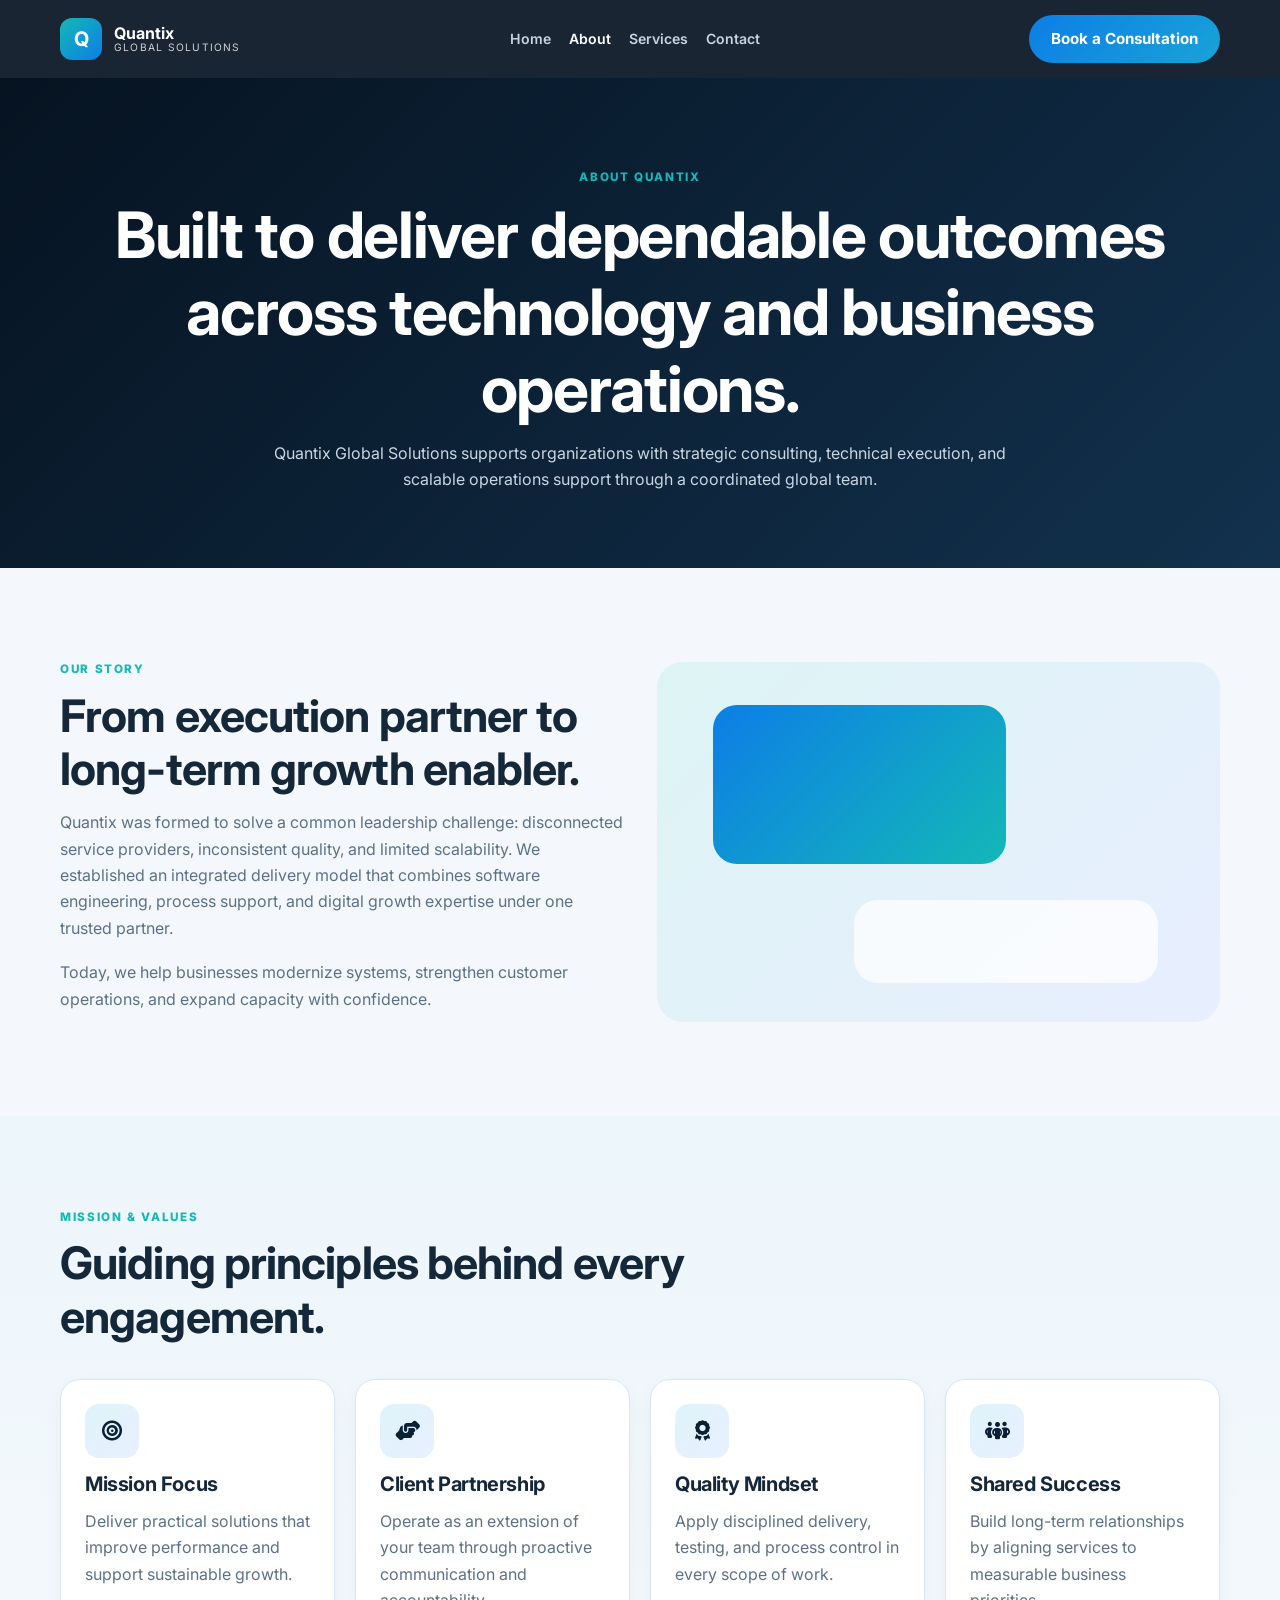
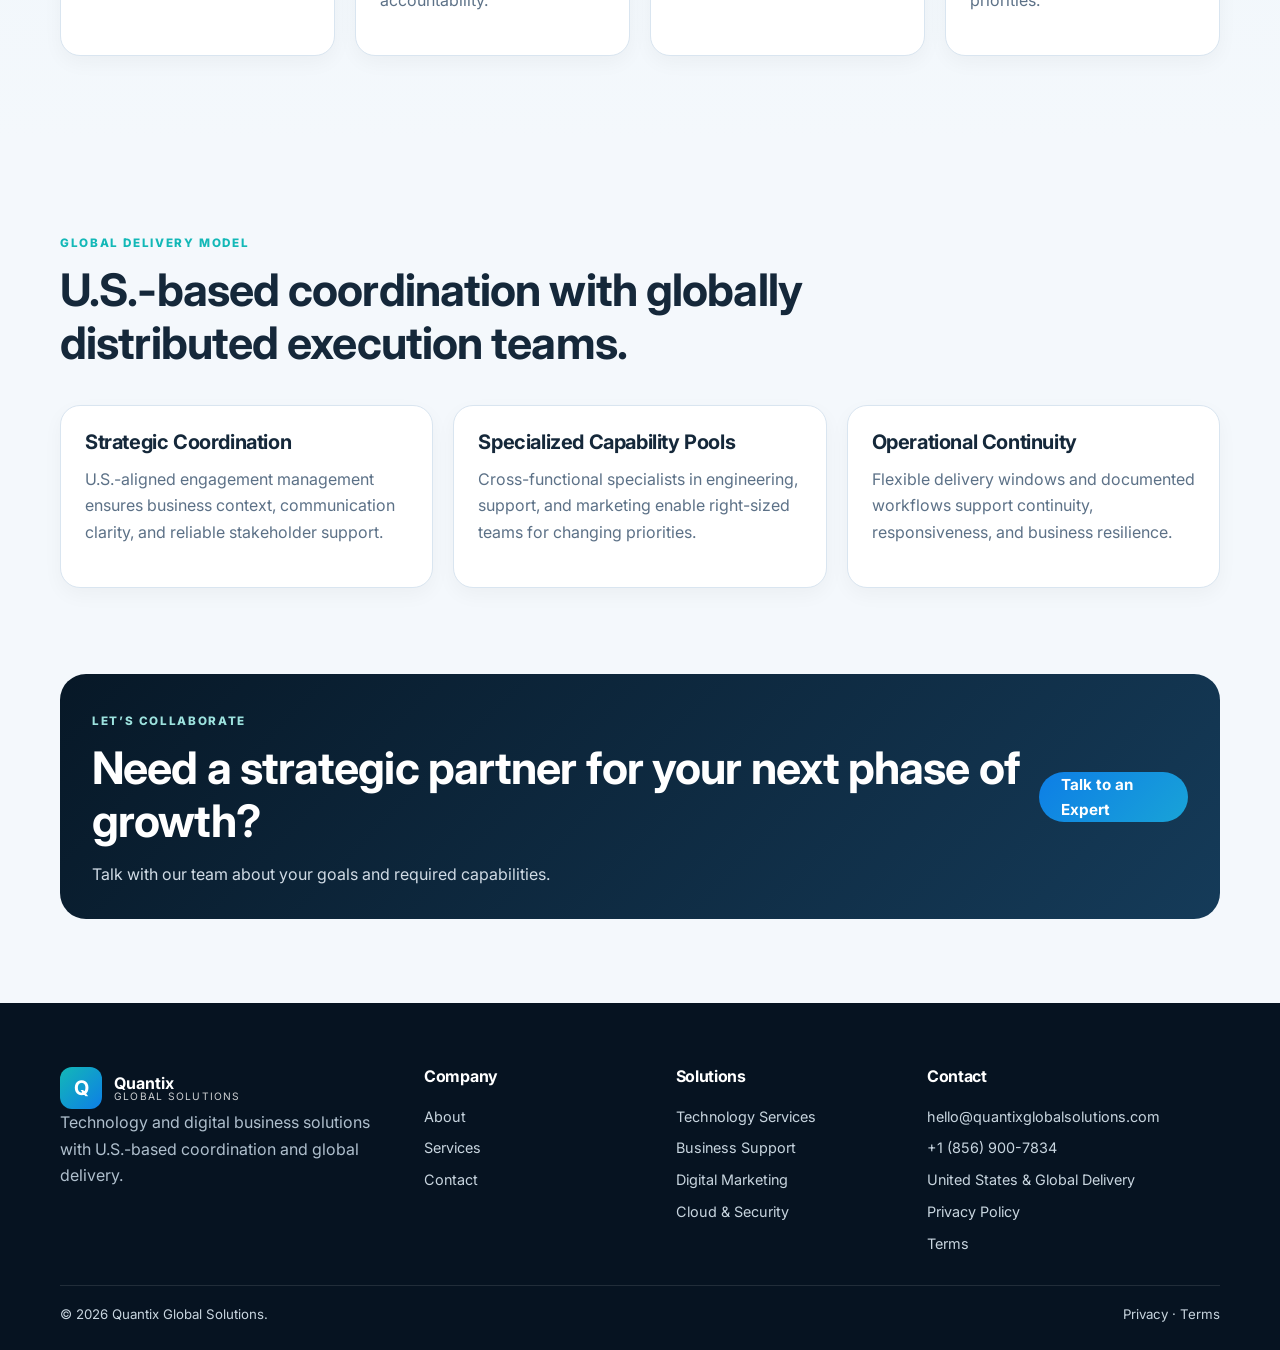
==== about.html @ 9cd5251b "Build premium multi-page brand website experience Co-authored-by: progressiveguide <246358933+progre" ====
<!doctype html>
<html lang="en">
<head>
  <meta charset="utf-8">
  <meta name="viewport" content="width=device-width, initial-scale=1">
  <title>About Quantix Global Solutions | Mission, Values & Delivery Model</title>
  <meta name="description" content="Learn about Quantix Global Solutions, our mission, values, and U.S.-coordinated global delivery model for technology and business support services.">
  <link rel="canonical" href="https://www.quantixglobalsolutions.com/about.html">
  <meta property="og:title" content="About Quantix Global Solutions">
  <meta property="og:description" content="Our mission, values, and global delivery approach for enterprise technology and operations support.">
  <meta property="og:type" content="website">
  <meta property="og:url" content="https://www.quantixglobalsolutions.com/about.html">
  <link rel="preconnect" href="https://fonts.googleapis.com">
  <link rel="preconnect" href="https://fonts.gstatic.com" crossorigin>
  <link href="https://fonts.googleapis.com/css2?family=Inter:wght@400;500;600;700;800&display=swap" rel="stylesheet">
  <link rel="stylesheet" href="https://cdnjs.cloudflare.com/ajax/libs/font-awesome/6.5.2/css/all.min.css" integrity="sha512-SnH5WK+bZxgPHs44uWix+LLJAJ9/2PkPKZ5QiAj6Ta86w+fsb2TkR4j8FtxpKtoE7gfjL5f5M3M4dN0bT9f7vA==" crossorigin="anonymous" referrerpolicy="no-referrer">
  <link rel="stylesheet" href="style.css">
</head>
<body>
  <header class="header"><div class="container nav"><a class="brand" href="index.html"><b>Q</b><span><strong>Quantix</strong><small>Global Solutions</small></span></a><button class="menu-toggle" aria-label="Toggle navigation" aria-expanded="false"><i></i><i></i><i></i></button><nav class="nav-links"><a href="index.html">Home</a><a class="active" href="about.html">About</a><a href="services.html">Services</a><a href="contact.html">Contact</a></nav><a class="btn btn-primary nav-cta" href="contact.html">Book a Consultation</a></div></header>

  <main>
    <section class="page-hero center">
      <div class="container">
        <span class="eyebrow">About Quantix</span>
        <h1>Built to deliver dependable outcomes across technology and business operations.</h1>
        <p>Quantix Global Solutions supports organizations with strategic consulting, technical execution, and scalable operations support through a coordinated global team.</p>
      </div>
    </section>

    <section class="section">
      <div class="container split">
        <div class="reveal">
          <span class="eyebrow">Our Story</span>
          <h2>From execution partner to long-term growth enabler.</h2>
          <p>Quantix was formed to solve a common leadership challenge: disconnected service providers, inconsistent quality, and limited scalability. We established an integrated delivery model that combines software engineering, process support, and digital growth expertise under one trusted partner.</p>
          <p>Today, we help businesses modernize systems, strengthen customer operations, and expand capacity with confidence.</p>
        </div>
        <div class="visual-shape reveal" aria-hidden="true"></div>
      </div>
    </section>

    <section class="section soft">
      <div class="container">
        <div class="section-title reveal"><span class="eyebrow">Mission &amp; Values</span><h2>Guiding principles behind every engagement.</h2></div>
        <div class="grid grid-4">
          <article class="card reveal"><div class="icon-badge"><i class="fa-solid fa-bullseye"></i></div><h3>Mission Focus</h3><p>Deliver practical solutions that improve performance and support sustainable growth.</p></article>
          <article class="card reveal"><div class="icon-badge"><i class="fa-solid fa-handshake-angle"></i></div><h3>Client Partnership</h3><p>Operate as an extension of your team through proactive communication and accountability.</p></article>
          <article class="card reveal"><div class="icon-badge"><i class="fa-solid fa-award"></i></div><h3>Quality Mindset</h3><p>Apply disciplined delivery, testing, and process control in every scope of work.</p></article>
          <article class="card reveal"><div class="icon-badge"><i class="fa-solid fa-people-group"></i></div><h3>Shared Success</h3><p>Build long-term relationships by aligning services to measurable business priorities.</p></article>
        </div>
      </div>
    </section>

    <section class="section">
      <div class="container">
        <div class="section-title reveal"><span class="eyebrow">Global Delivery Model</span><h2>U.S.-based coordination with globally distributed execution teams.</h2></div>
        <div class="grid grid-3">
          <article class="card reveal"><h3>Strategic Coordination</h3><p>U.S.-aligned engagement management ensures business context, communication clarity, and reliable stakeholder support.</p></article>
          <article class="card reveal"><h3>Specialized Capability Pools</h3><p>Cross-functional specialists in engineering, support, and marketing enable right-sized teams for changing priorities.</p></article>
          <article class="card reveal"><h3>Operational Continuity</h3><p>Flexible delivery windows and documented workflows support continuity, responsiveness, and business resilience.</p></article>
        </div>
      </div>
    </section>

    <section class="container">
      <div class="cta-band reveal"><div><span class="eyebrow">Let’s collaborate</span><h2>Need a strategic partner for your next phase of growth?</h2><p>Talk with our team about your goals and required capabilities.</p></div><a class="btn btn-primary" href="contact.html">Talk to an Expert</a></div>
    </section>
  </main>

  <footer><div class="container footer-grid"><div><a class="brand" href="index.html"><b>Q</b><span><strong>Quantix</strong><small>Global Solutions</small></span></a><p>Technology and digital business solutions with U.S.-based coordination and global delivery.</p></div><div class="footer-links"><h4>Company</h4><a href="about.html">About</a><a href="services.html">Services</a><a href="contact.html">Contact</a></div><div class="footer-links"><h4>Solutions</h4><a href="technology-services.html">Technology Services</a><a href="business-support.html">Business Support</a><a href="digital-marketing.html">Digital Marketing</a><a href="cloud-security.html">Cloud &amp; Security</a></div><div class="footer-links"><h4>Contact</h4><a href="mailto:hello@quantixglobalsolutions.com">hello@quantixglobalsolutions.com</a><a href="tel:+18569007834">+1 (856) 900-7834</a><span>United States &amp; Global Delivery</span><a href="privacy-policy.html">Privacy Policy</a><a href="terms.html">Terms</a></div></div><div class="container legal"><span>© <span class="year"></span> Quantix Global Solutions.</span><span><a href="privacy-policy.html">Privacy</a> · <a href="terms.html">Terms</a></span></div></footer>
  <script src="script.js"></script>
</body>
</html>
---- style.css ----
:root {
  --navy-950: #061321;
  --navy-900: #0a2035;
  --navy-800: #12314d;
  --blue-600: #0d7ee6;
  --teal-500: #13b8b7;
  --cyan-300: #8ddff0;
  --bg: #f4f8fc;
  --surface: #ffffff;
  --text: #15283a;
  --muted: #5c7187;
  --border: #d9e5f0;
  --radius: 20px;
  --shadow: 0 16px 36px rgba(6, 19, 33, 0.1);
}

* { box-sizing: border-box; }
html { scroll-behavior: smooth; }
body {
  margin: 0;
  font-family: "Inter", Arial, sans-serif;
  color: var(--text);
  background: var(--bg);
  line-height: 1.65;
}
a { color: inherit; text-decoration: none; }
img { max-width: 100%; display: block; }
.container { width: min(1160px, calc(100% - 32px)); margin: 0 auto; }

.header {
  position: sticky;
  top: 0;
  z-index: 100;
  background: rgba(6, 19, 33, 0.92);
  backdrop-filter: blur(10px);
}
.nav {
  height: 78px;
  display: flex;
  align-items: center;
  justify-content: space-between;
  gap: 16px;
}
.brand {
  display: inline-flex;
  align-items: center;
  gap: 12px;
  color: #fff;
}
.brand b {
  width: 42px;
  height: 42px;
  border-radius: 12px;
  display: grid;
  place-items: center;
  font-size: 20px;
  background: linear-gradient(135deg, var(--teal-500), var(--blue-600));
}
.brand span { display: grid; line-height: 1.05; }
.brand strong { font-size: 1rem; }
.brand small {
  font-size: 0.64rem;
  letter-spacing: 0.12em;
  text-transform: uppercase;
  opacity: 0.8;
}

.nav-links {
  display: flex;
  align-items: center;
  gap: 18px;
  font-size: 0.88rem;
  font-weight: 600;
  color: #c7d3df;
}
.nav-links a:hover,
.nav-links a.active { color: #fff; }

.btn {
  display: inline-flex;
  align-items: center;
  justify-content: center;
  min-height: 48px;
  padding: 0 22px;
  border-radius: 999px;
  border: 0;
  cursor: pointer;
  font-weight: 700;
  font-size: 0.95rem;
  transition: 0.25s ease;
}
.btn-primary {
  color: #fff;
  background: linear-gradient(135deg, var(--blue-600), #19a3d7);
}
.btn-primary:hover {
  transform: translateY(-2px);
  box-shadow: 0 12px 26px rgba(13, 126, 230, 0.34);
}
.btn-secondary {
  color: #fff;
  border: 1px solid rgba(255, 255, 255, 0.28);
  background: transparent;
}
.btn-light {
  color: var(--navy-900);
  border: 1px solid var(--border);
  background: var(--surface);
}
.btn-light:hover { transform: translateY(-2px); }

.menu-toggle {
  display: none;
  flex-direction: column;
  gap: 4px;
  border: 1px solid #4f6579;
  background: transparent;
  padding: 9px;
  border-radius: 10px;
}
.menu-toggle i { width: 18px; height: 2px; background: #fff; }

main { overflow: hidden; }
.eyebrow {
  display: inline-block;
  margin-bottom: 10px;
  font-size: 0.73rem;
  font-weight: 800;
  letter-spacing: 0.14em;
  text-transform: uppercase;
  color: var(--teal-500);
}
h1, h2, h3, h4 { line-height: 1.2; margin: 0 0 12px; letter-spacing: -0.02em; }
h1 { font-size: clamp(2.2rem, 5vw, 4.1rem); }
h2 { font-size: clamp(1.8rem, 4vw, 2.8rem); }
h3 { font-size: 1.25rem; }
p { margin: 0 0 18px; color: var(--muted); }

.hero {
  color: #fff;
  padding: 92px 0 84px;
  background:
    radial-gradient(circle at 86% 12%, rgba(19, 184, 183, 0.24), transparent 26%),
    radial-gradient(circle at 14% 4%, rgba(13, 126, 230, 0.2), transparent 32%),
    linear-gradient(135deg, var(--navy-950), var(--navy-800));
}
.hero-grid {
  display: grid;
  grid-template-columns: 1.08fr 0.92fr;
  align-items: center;
  gap: 42px;
}
.hero p { color: #c7d4e0; max-width: 700px; }
.actions {
  display: flex;
  flex-wrap: wrap;
  gap: 12px;
  margin: 26px 0;
}
.trust-list {
  list-style: none;
  display: flex;
  flex-wrap: wrap;
  gap: 14px;
  padding: 0;
  margin: 0;
  color: #d4dfea;
  font-weight: 600;
  font-size: 0.9rem;
}
.trust-list i { color: var(--teal-500); }

.hero-panel {
  background: rgba(255, 255, 255, 0.08);
  border: 1px solid rgba(255, 255, 255, 0.14);
  border-radius: 28px;
  padding: 22px;
  box-shadow: var(--shadow);
}
.stat-grid {
  display: grid;
  grid-template-columns: repeat(2, minmax(0, 1fr));
  gap: 14px;
}
.stat-card {
  background: rgba(0, 0, 0, 0.14);
  border-radius: 16px;
  padding: 16px;
}
.stat-card strong {
  display: block;
  font-size: clamp(1.2rem, 2.1vw, 1.8rem);
  color: #fff;
}
.stat-card small {
  display: block;
  color: #bfd0df;
  margin-bottom: 6px;
  text-transform: uppercase;
  letter-spacing: 0.08em;
  font-size: 0.65rem;
}

.logo-strip {
  padding: 18px 0;
  background: #eaf2f8;
}
.logo-strip .container {
  display: flex;
  gap: 12px;
  flex-wrap: wrap;
  justify-content: center;
}
.logo-strip span {
  background: #fff;
  border: 1px solid var(--border);
  border-radius: 999px;
  padding: 8px 14px;
  font-size: 0.78rem;
  font-weight: 700;
}

.section { padding: 86px 0; }
.section.soft { background: linear-gradient(180deg, #edf6fb, #f4f8fc); }
.section-title { max-width: 760px; margin-bottom: 34px; }
.grid { display: grid; gap: 20px; }
.grid-4 { grid-template-columns: repeat(4, minmax(0, 1fr)); }
.grid-3 { grid-template-columns: repeat(3, minmax(0, 1fr)); }
.card {
  display: block;
  background: var(--surface);
  border: 1px solid var(--border);
  border-radius: var(--radius);
  padding: 24px;
  box-shadow: 0 7px 20px rgba(6, 19, 33, 0.04);
  transition: 0.25s ease;
}
.card:hover {
  transform: translateY(-4px);
  box-shadow: var(--shadow);
}
.icon-badge {
  width: 54px;
  height: 54px;
  border-radius: 14px;
  display: grid;
  place-items: center;
  margin-bottom: 14px;
  color: var(--navy-900);
  font-size: 1.25rem;
  background: linear-gradient(135deg, #dff3fa, #e8f0ff);
}

.split {
  display: grid;
  grid-template-columns: 1fr 1fr;
  gap: 34px;
  align-items: center;
}
.visual-shape {
  min-height: 360px;
  border-radius: 26px;
  background: linear-gradient(135deg, #ddf4f4, #e8eeff);
  position: relative;
  overflow: hidden;
}
.visual-shape::before,
.visual-shape::after {
  content: "";
  position: absolute;
  border-radius: 24px;
}
.visual-shape::before {
  width: 52%;
  height: 44%;
  left: 10%;
  top: 12%;
  background: linear-gradient(135deg, var(--blue-600), var(--teal-500));
}
.visual-shape::after {
  width: 54%;
  height: 23%;
  right: 11%;
  bottom: 11%;
  background: rgba(255, 255, 255, 0.76);
}
.checklist {
  list-style: none;
  padding: 0;
  margin: 20px 0 0;
  display: grid;
  gap: 10px;
  font-weight: 600;
}
.checklist i { color: var(--teal-500); margin-right: 8px; }

.process-list {
  list-style: none;
  margin: 0;
  padding: 0;
  display: grid;
  grid-template-columns: repeat(5, minmax(0, 1fr));
  gap: 12px;
}
.process-list li {
  background: var(--surface);
  border: 1px solid var(--border);
  border-radius: 16px;
  padding: 16px;
}
.process-list strong {
  display: block;
  font-size: 0.78rem;
  letter-spacing: 0.08em;
  text-transform: uppercase;
  color: var(--blue-600);
  margin-bottom: 6px;
}

.faq-list {
  margin: 0;
  padding: 0;
  list-style: none;
  display: grid;
  gap: 12px;
}
.faq-list li {
  background: var(--surface);
  border: 1px solid var(--border);
  border-radius: 16px;
  padding: 16px 18px;
}
.faq-list h3 {
  font-size: 1rem;
  margin-bottom: 8px;
}

.cta-band {
  background: linear-gradient(135deg, #071827, #153b59);
  border-radius: 26px;
  color: #fff;
  padding: 32px;
  display: flex;
  justify-content: space-between;
  align-items: center;
  gap: 16px;
}
.cta-band .eyebrow { color: #9ce2de; }
.cta-band p { color: #d0dbe5; margin-bottom: 0; }

.page-hero {
  padding: 84px 0 58px;
  color: #fff;
  background: linear-gradient(135deg, var(--navy-950), var(--navy-800));
}
.page-hero.center { text-align: center; }
.page-hero p { color: #cad6e2; max-width: 760px; }
.page-hero.center p { margin-left: auto; margin-right: auto; }

.pill-list {
  list-style: none;
  padding: 0;
  margin: 0;
  display: flex;
  gap: 10px;
  flex-wrap: wrap;
}
.pill-list li {
  padding: 8px 12px;
  border: 1px solid var(--border);
  border-radius: 999px;
  background: #fff;
  font-weight: 600;
  font-size: 0.82rem;
}

.contact-layout {
  display: grid;
  grid-template-columns: 1.2fr 0.8fr;
  gap: 22px;
}
.form-card,
.info-card {
  background: #fff;
  border: 1px solid var(--border);
  border-radius: var(--radius);
  padding: 24px;
  box-shadow: var(--shadow);
}
form { display: grid; gap: 14px; }
.form-grid {
  display: grid;
  grid-template-columns: repeat(2, minmax(0, 1fr));
  gap: 12px;
}
label {
  display: block;
  font-weight: 600;
  font-size: 0.88rem;
  margin-bottom: 6px;
}
input,
select,
textarea {
  width: 100%;
  border: 1px solid var(--border);
  border-radius: 12px;
  padding: 12px 13px;
  font: inherit;
  color: var(--text);
  background: #f8fbfe;
}
textarea { resize: vertical; }

.notice {
  display: none;
  border-radius: 12px;
  padding: 12px 14px;
  font-weight: 600;
  font-size: 0.9rem;
}
.notice.show { display: block; }
.notice.success {
  background: #e8f8f3;
  color: #0b6c4b;
  border: 1px solid #bde7d8;
}
.notice.error {
  background: #fff1f0;
  color: #9b2b27;
  border: 1px solid #f2c1be;
}

.info-list {
  list-style: none;
  padding: 0;
  margin: 0;
  display: grid;
  gap: 12px;
}
.info-list li {
  display: flex;
  gap: 10px;
  align-items: center;
  font-weight: 600;
}
.info-list i { color: var(--blue-600); width: 18px; }

.prose { max-width: 860px; }
.prose h2 { margin-top: 28px; font-size: 1.5rem; }
.prose ul { padding-left: 18px; color: var(--muted); }

footer {
  margin-top: 84px;
  background: var(--navy-950);
  color: #c8d5df;
  padding-top: 64px;
}
.footer-grid {
  display: grid;
  grid-template-columns: 1.5fr 1fr 1fr 1.3fr;
  gap: 26px;
  padding-bottom: 30px;
}
.footer-grid h4 { color: #fff; margin-bottom: 10px; font-size: 1rem; }
.footer-grid p { color: #afbfcd; max-width: 360px; }
.footer-links {
  display: grid;
  gap: 8px;
  align-content: start;
  font-size: 0.9rem;
}
.footer-links a:hover { color: #fff; }
.legal {
  border-top: 1px solid rgba(255, 255, 255, 0.11);
  padding: 18px 0 24px;
  display: flex;
  flex-wrap: wrap;
  justify-content: space-between;
  gap: 10px;
  font-size: 0.83rem;
}
.legal a:hover { color: #fff; }

.reveal {
  opacity: 0;
  transform: translateY(20px);
  transition: 0.6s ease;
}
.reveal.visible {
  opacity: 1;
  transform: none;
}

@media (max-width: 1040px) {
  .nav-cta { display: none; }
  .hero-grid,
  .split,
  .contact-layout { grid-template-columns: 1fr; }
  .grid-4 { grid-template-columns: repeat(2, minmax(0, 1fr)); }
  .grid-3,
  .footer-grid { grid-template-columns: repeat(2, minmax(0, 1fr)); }
  .process-list { grid-template-columns: repeat(3, minmax(0, 1fr)); }
}

@media (max-width: 760px) {
  .nav { height: 70px; }
  .menu-toggle { display: flex; }
  .nav-links {
    display: none;
    position: absolute;
    top: 70px;
    left: 0;
    right: 0;
    background: var(--navy-900);
    padding: 16px;
    flex-direction: column;
    align-items: flex-start;
    gap: 12px;
    border-top: 1px solid rgba(255, 255, 255, 0.08);
  }
  .nav-links.open { display: flex; }
  .hero,
  .page-hero { padding-top: 70px; }
  .section { padding: 68px 0; }
  .grid-4,
  .grid-3,
  .footer-grid,
  .form-grid,
  .process-list { grid-template-columns: 1fr; }
  .cta-band { flex-direction: column; align-items: flex-start; }
  .legal { justify-content: flex-start; }
}
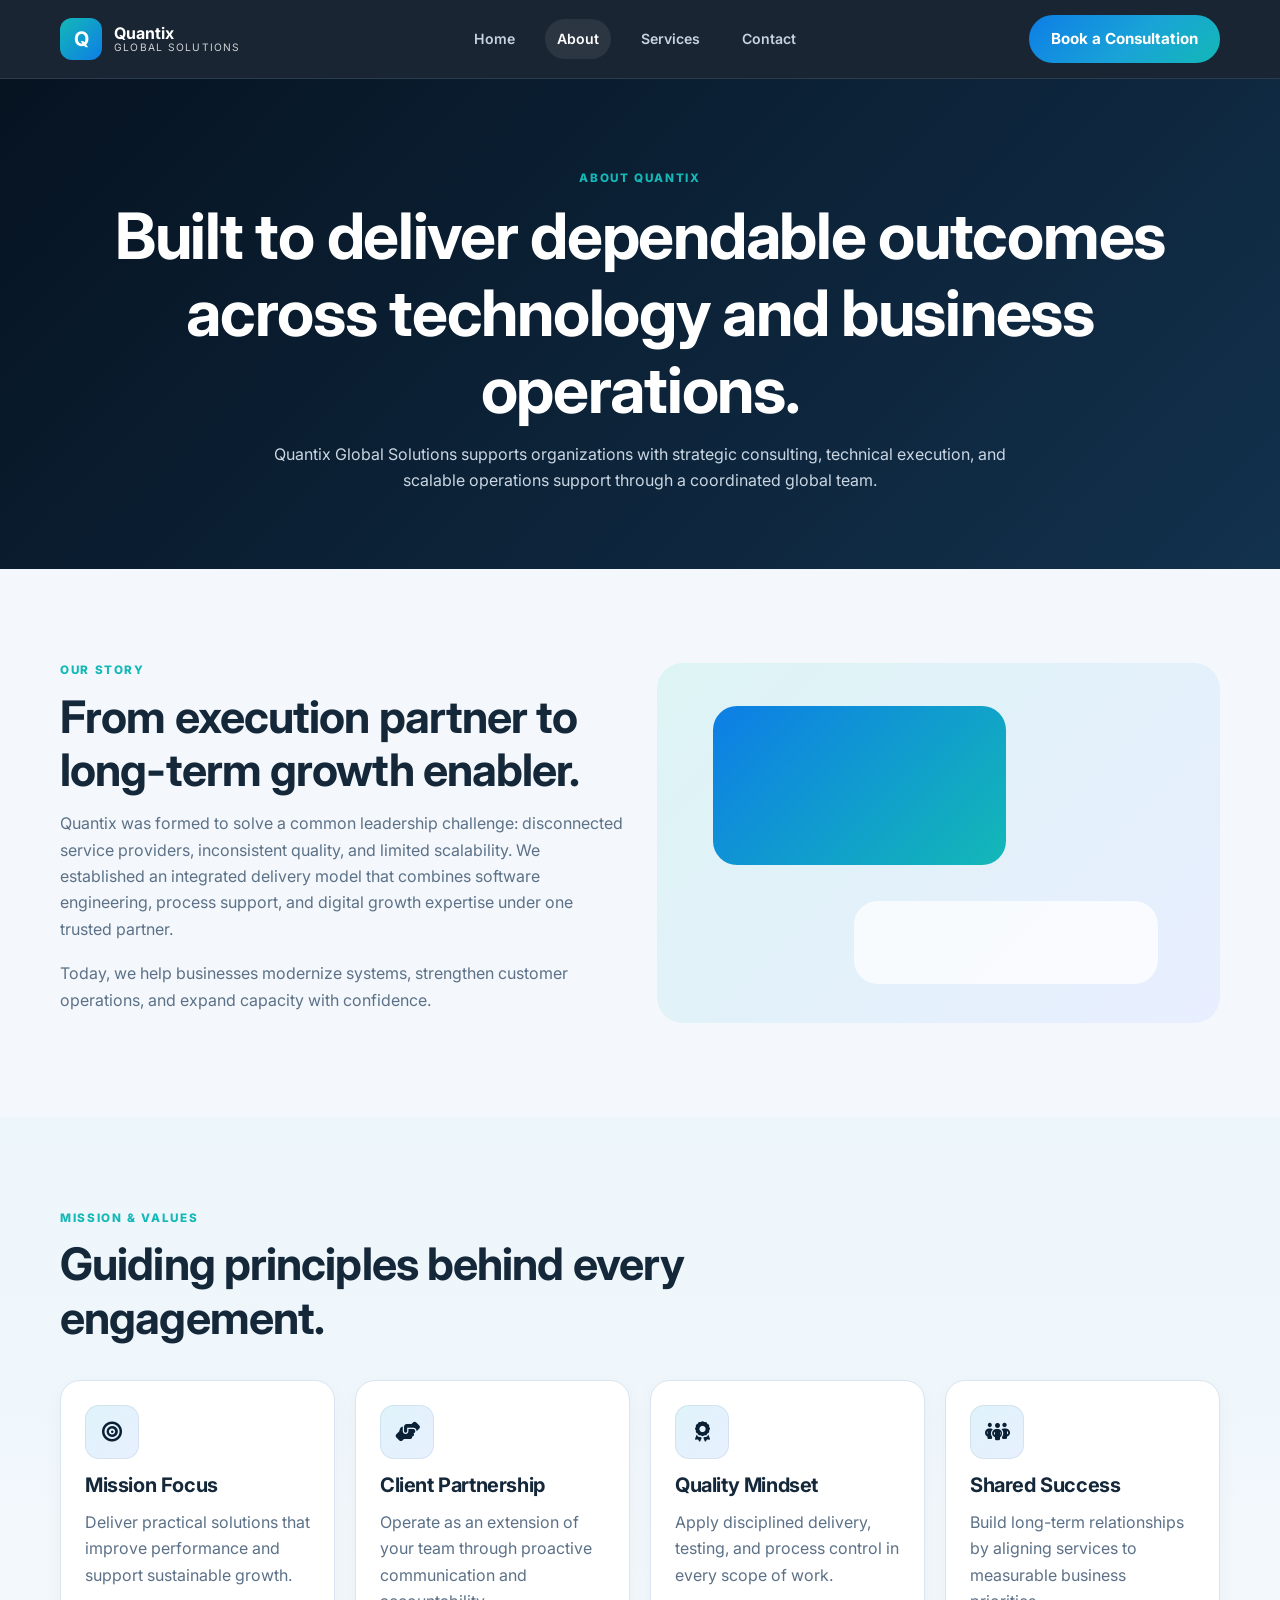
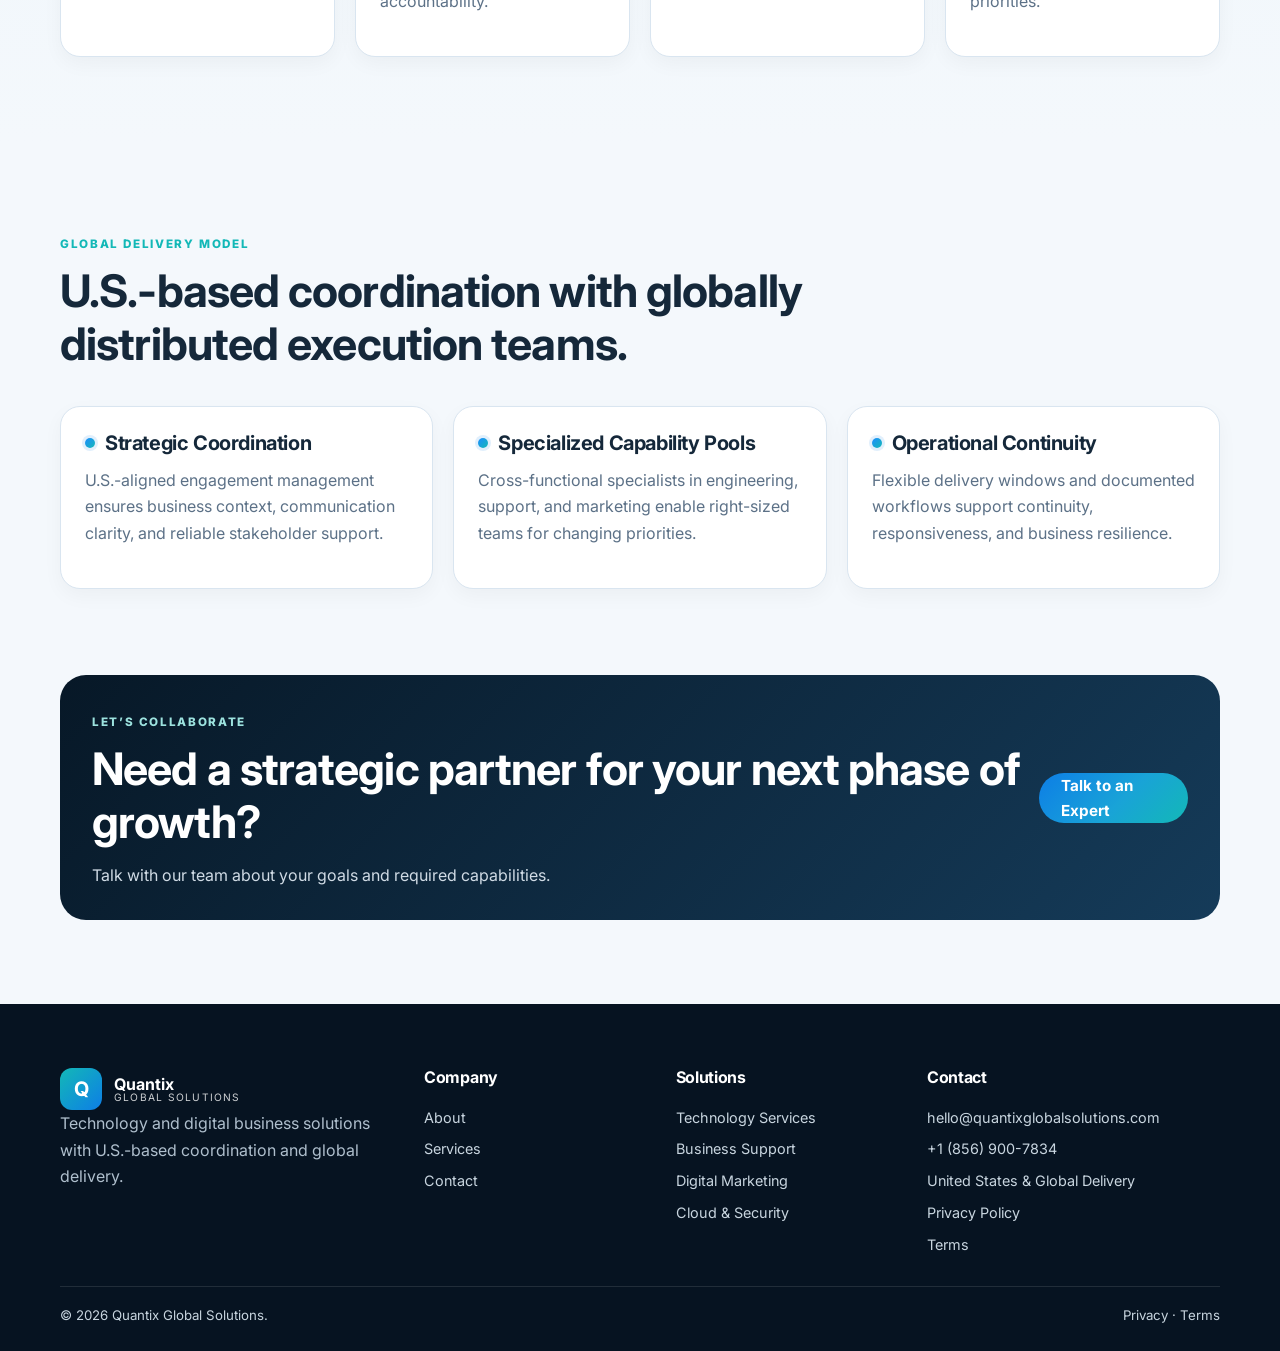
==== commit 59d446ee: "Polish global styling and harden icon rendering Co-authored-by: progressiveguide <246358933+progress" ====
--- a/about.html
+++ b/about.html
@@ -13,7 +13,7 @@
   <link rel="preconnect" href="https://fonts.googleapis.com">
   <link rel="preconnect" href="https://fonts.gstatic.com" crossorigin>
   <link href="https://fonts.googleapis.com/css2?family=Inter:wght@400;500;600;700;800&display=swap" rel="stylesheet">
-  <link rel="stylesheet" href="https://cdnjs.cloudflare.com/ajax/libs/font-awesome/6.5.2/css/all.min.css" integrity="sha512-SnH5WK+bZxgPHs44uWix+LLJAJ9/2PkPKZ5QiAj6Ta86w+fsb2TkR4j8FtxpKtoE7gfjL5f5M3M4dN0bT9f7vA==" crossorigin="anonymous" referrerpolicy="no-referrer">
+  <link rel="stylesheet" href="https://cdnjs.cloudflare.com/ajax/libs/font-awesome/6.5.2/css/all.min.css" crossorigin="anonymous" referrerpolicy="no-referrer">
   <link rel="stylesheet" href="style.css">
 </head>
 <body>
--- a/style.css
+++ b/style.css
@@ -3,7 +3,9 @@
   --navy-900: #0a2035;
   --navy-800: #12314d;
   --blue-600: #0d7ee6;
+  --blue-500: #1d8dff;
   --teal-500: #13b8b7;
+  --teal-400: #5fd4da;
   --cyan-300: #8ddff0;
   --bg: #f4f8fc;
   --surface: #ffffff;
@@ -11,7 +13,8 @@
   --muted: #5c7187;
   --border: #d9e5f0;
   --radius: 20px;
-  --shadow: 0 16px 36px rgba(6, 19, 33, 0.1);
+  --shadow: 0 18px 40px rgba(6, 19, 33, 0.1);
+  --ring: 0 0 0 3px rgba(19, 184, 183, 0.28);
 }
 
 * { box-sizing: border-box; }
@@ -22,10 +25,19 @@
   color: var(--text);
   background: var(--bg);
   line-height: 1.65;
+  overflow-x: hidden;
 }
 a { color: inherit; text-decoration: none; }
 img { max-width: 100%; display: block; }
 .container { width: min(1160px, calc(100% - 32px)); margin: 0 auto; }
+a:focus-visible,
+button:focus-visible,
+input:focus-visible,
+select:focus-visible,
+textarea:focus-visible {
+  outline: none;
+  box-shadow: var(--ring);
+}
 
 .header {
   position: sticky;
@@ -33,6 +45,7 @@
   z-index: 100;
   background: rgba(6, 19, 33, 0.92);
   backdrop-filter: blur(10px);
+  border-bottom: 1px solid rgba(162, 196, 224, 0.15);
 }
 .nav {
   height: 78px;
@@ -73,8 +86,16 @@
   font-weight: 600;
   color: #c7d3df;
 }
+.nav-links a {
+  border-radius: 999px;
+  padding: 8px 12px;
+  transition: color 0.2s ease, background-color 0.2s ease;
+}
 .nav-links a:hover,
-.nav-links a.active { color: #fff; }
+.nav-links a.active {
+  color: #fff;
+  background: rgba(255, 255, 255, 0.08);
+}
 
 .btn {
   display: inline-flex;
@@ -87,11 +108,11 @@
   cursor: pointer;
   font-weight: 700;
   font-size: 0.95rem;
-  transition: 0.25s ease;
+  transition: transform 0.25s ease, box-shadow 0.25s ease, background-color 0.25s ease, border-color 0.25s ease;
 }
 .btn-primary {
   color: #fff;
-  background: linear-gradient(135deg, var(--blue-600), #19a3d7);
+  background: linear-gradient(135deg, var(--blue-600), #19a3d7 55%, var(--teal-500));
 }
 .btn-primary:hover {
   transform: translateY(-2px);
@@ -120,7 +141,7 @@
 }
 .menu-toggle i { width: 18px; height: 2px; background: #fff; }
 
-main { overflow: hidden; }
+main { overflow-x: clip; }
 .eyebrow {
   display: inline-block;
   margin-bottom: 10px;
@@ -239,6 +260,20 @@
   transform: translateY(-4px);
   box-shadow: var(--shadow);
 }
+.card-with-marker h3 {
+  display: flex;
+  align-items: center;
+  gap: 10px;
+}
+.card-with-marker h3::before {
+  content: "";
+  width: 10px;
+  height: 10px;
+  border-radius: 999px;
+  flex-shrink: 0;
+  background: linear-gradient(135deg, var(--blue-500), var(--teal-500));
+  box-shadow: 0 0 0 3px rgba(13, 126, 230, 0.12);
+}
 .icon-badge {
   width: 54px;
   height: 54px;
@@ -249,7 +284,25 @@
   color: var(--navy-900);
   font-size: 1.25rem;
   background: linear-gradient(135deg, #dff3fa, #e8f0ff);
-}
+  box-shadow: inset 0 0 0 1px rgba(18, 49, 77, 0.08);
+}
+.fa-solid { line-height: 1; }
+.icons-fallback .fa-solid::before {
+  font-family: "Inter", Arial, sans-serif;
+  font-weight: 700;
+}
+.icons-fallback .fa-circle-check::before { content: "✓"; }
+.icons-fallback .fa-code::before { content: "</>"; font-size: 0.65em; letter-spacing: -0.05em; }
+.icons-fallback .fa-headset::before,
+.icons-fallback .fa-phone::before { content: "☎"; }
+.icons-fallback .fa-chart-line::before { content: "↗"; }
+.icons-fallback .fa-shield-halved::before { content: "⛨"; }
+.icons-fallback .fa-envelope::before { content: "✉"; }
+.icons-fallback .fa-location-dot::before { content: "⌖"; }
+.icons-fallback .fa-bullseye::before { content: "◎"; }
+.icons-fallback .fa-handshake-angle::before { content: "✦"; }
+.icons-fallback .fa-award::before { content: "★"; }
+.icons-fallback .fa-people-group::before { content: "◉"; }
 
 .split {
   display: grid;
@@ -411,6 +464,12 @@
   background: #f8fbfe;
 }
 textarea { resize: vertical; }
+input:focus-visible,
+select:focus-visible,
+textarea:focus-visible {
+  border-color: rgba(19, 184, 183, 0.65);
+  background: #fff;
+}
 
 .notice {
   display: none;
@@ -518,8 +577,10 @@
     align-items: flex-start;
     gap: 12px;
     border-top: 1px solid rgba(255, 255, 255, 0.08);
+    box-shadow: 0 12px 24px rgba(6, 19, 33, 0.32);
   }
   .nav-links.open { display: flex; }
+  .nav-links a { width: 100%; }
   .hero,
   .page-hero { padding-top: 70px; }
   .section { padding: 68px 0; }
